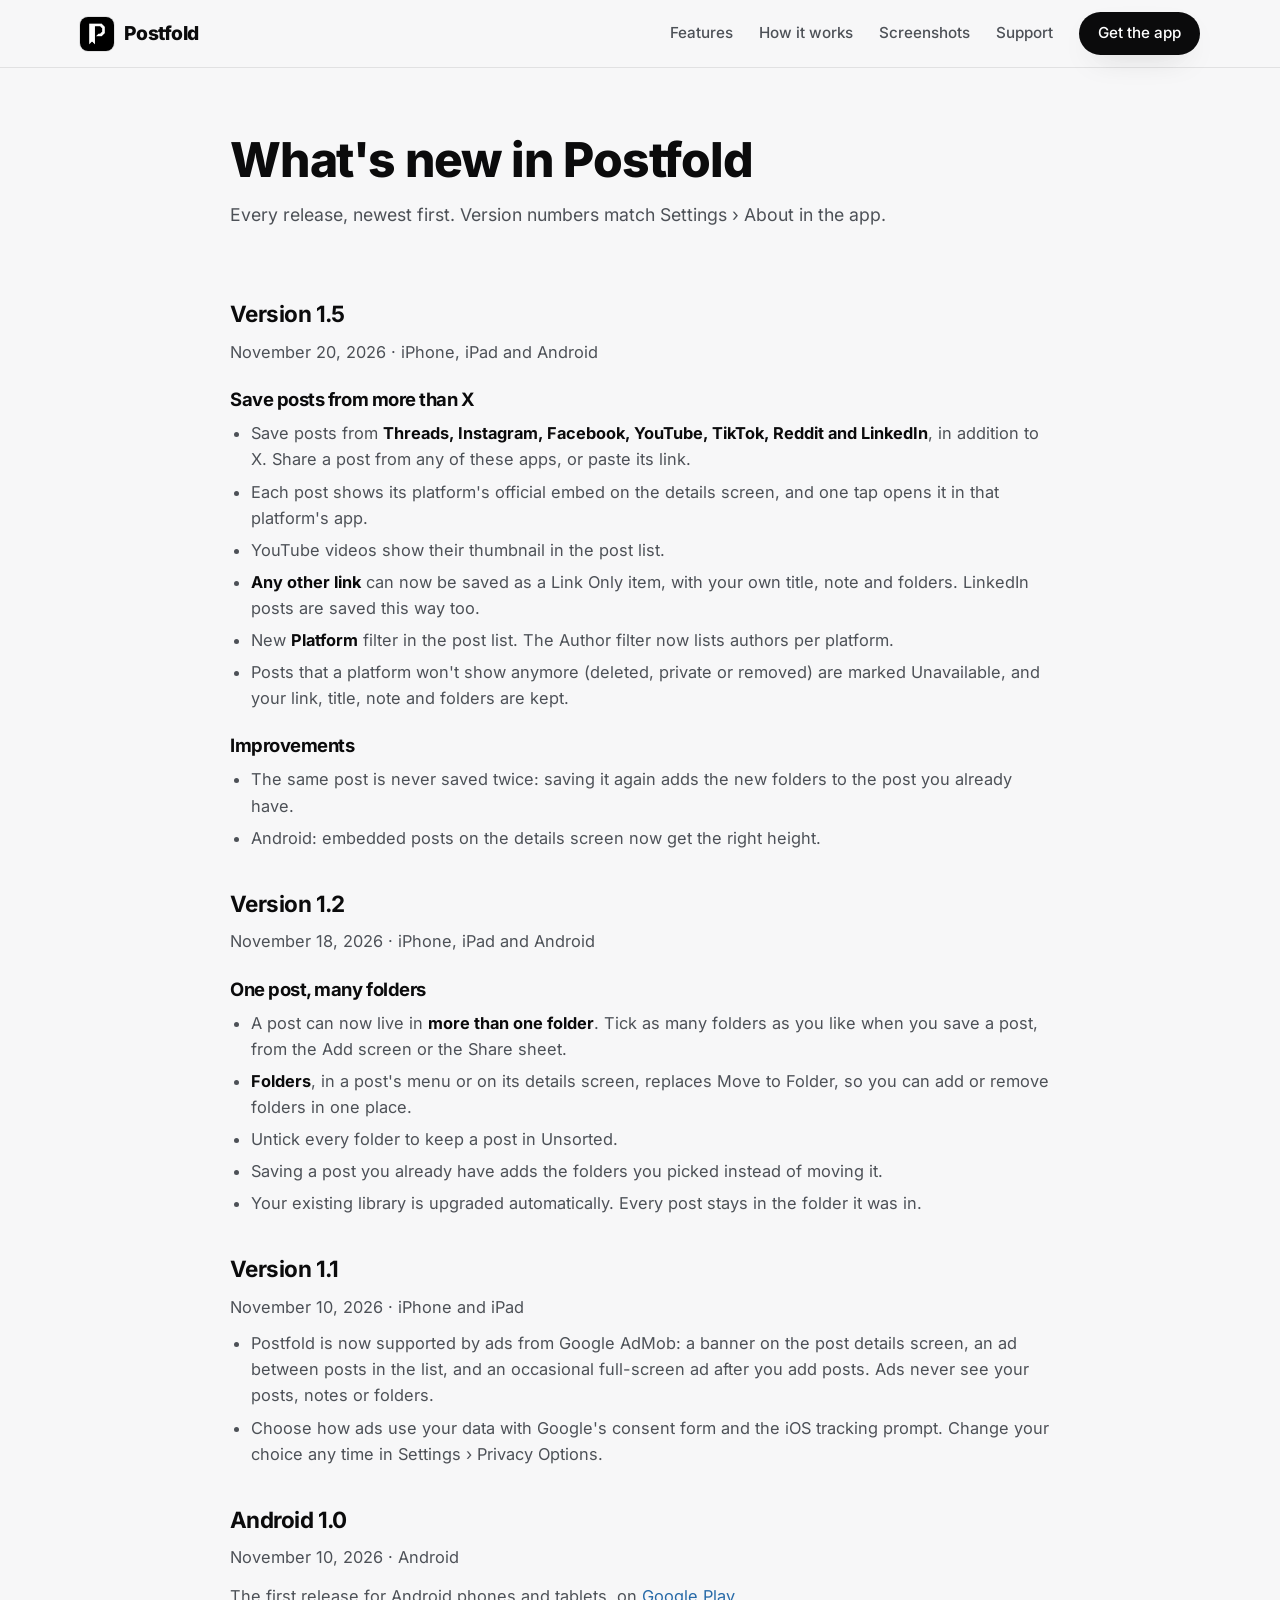
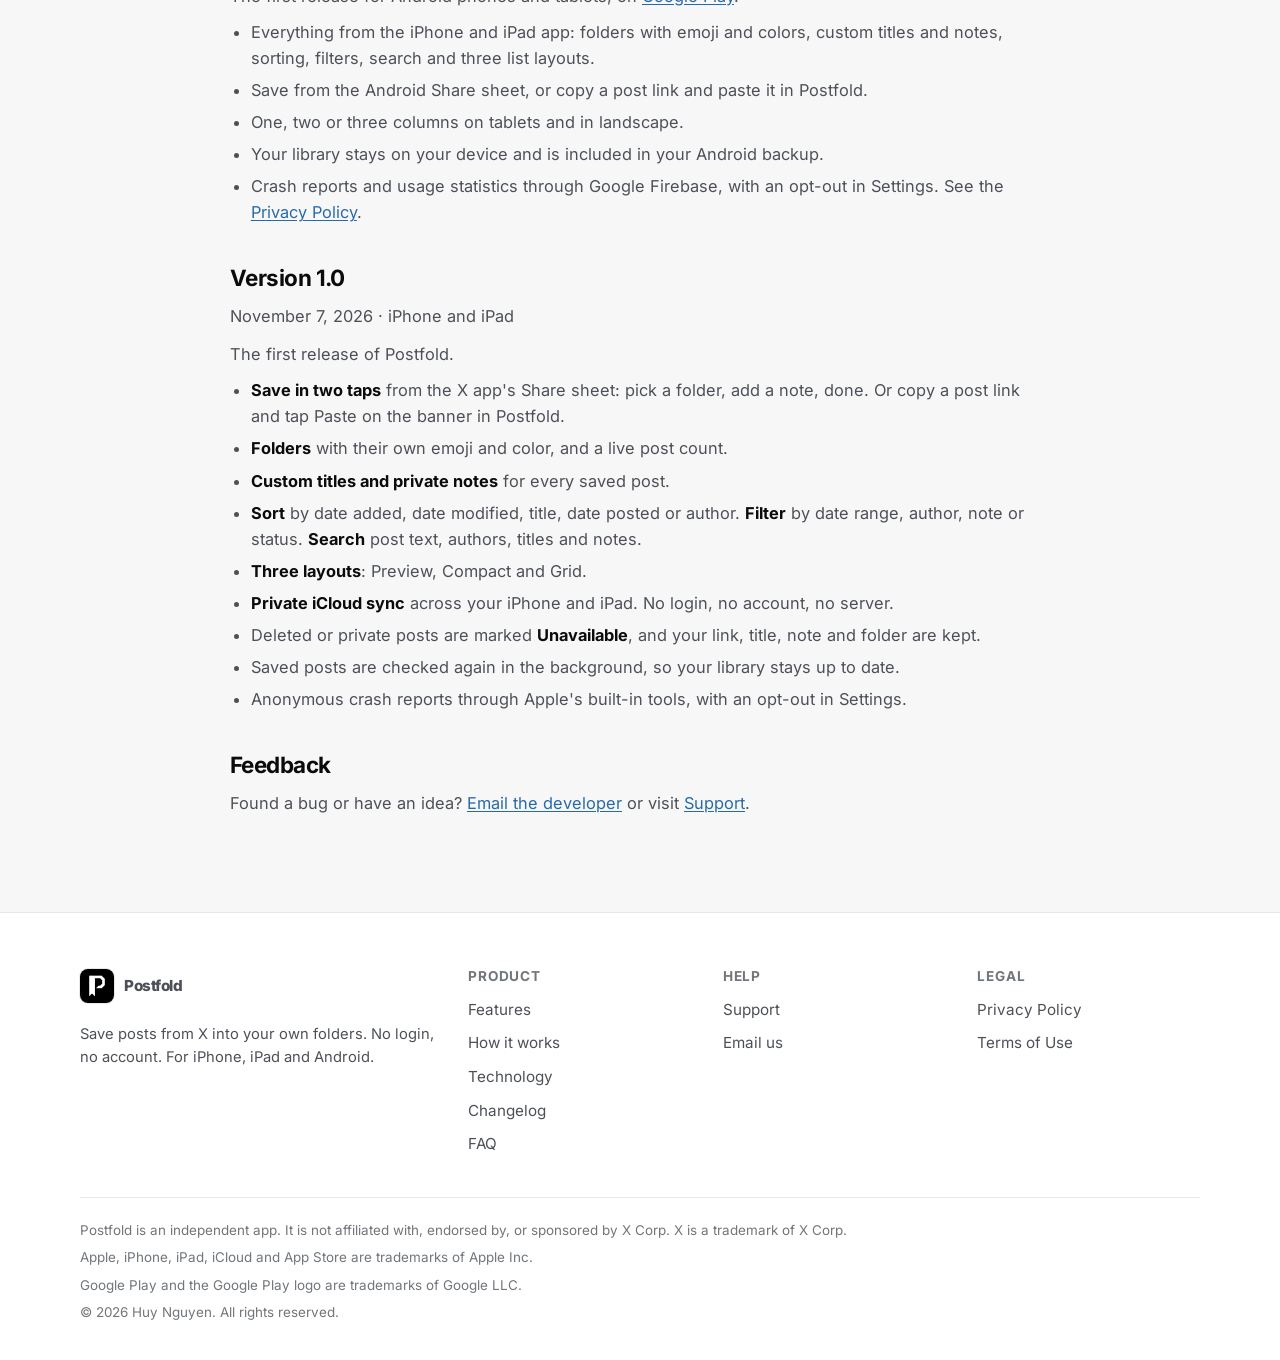
==== changelog/index.html @ 20798803 "Add changelog page" ====
<!DOCTYPE html>
<html lang="en">
<head>
  <meta charset="utf-8">
  <meta name="viewport" content="width=device-width, initial-scale=1">
  <title>Changelog | Postfold</title>
  <meta name="description" content="What's new in Postfold: every release for iPhone, iPad and Android, newest first.">
  <link rel="canonical" href="https://postfold.space/changelog/">
  <link rel="alternate" type="text/markdown" title="Markdown version" href="https://postfold.space/changelog/index.md">
  <link rel="alternate" type="text/plain" title="LLM context" href="https://postfold.space/llms.txt">
  <meta name="theme-color" content="#f7f7f8" media="(prefers-color-scheme: light)">
  <meta name="theme-color" content="#000000" media="(prefers-color-scheme: dark)">
  <link rel="icon" href="../favicon.ico" sizes="any">
  <link rel="icon" type="image/png" sizes="192x192" href="../assets/images/favicon-192.png">
  <link rel="apple-touch-icon" href="../assets/images/apple-touch-icon.png">
  <meta property="og:type" content="website">
  <meta property="og:site_name" content="Postfold">
  <meta property="og:title" content="Changelog | Postfold">
  <meta property="og:description" content="What's new in Postfold: every release for iPhone, iPad and Android, newest first.">
  <meta property="og:url" content="https://postfold.space/changelog/">
  <meta property="og:image" content="https://postfold.space/assets/images/og-image.jpg">
  <meta property="og:image:width" content="1200">
  <meta property="og:image:height" content="630">
  <meta property="og:image:alt" content="Postfold app icon and the All Posts screen on iPhone">
  <meta name="twitter:card" content="summary_large_image">
  <link rel="preload" href="../assets/fonts/inter-latin.woff2" as="font" type="font/woff2" crossorigin>
  <link rel="stylesheet" href="../assets/css/style.css">
</head>
<body>
  <a class="skip" href="#main">Skip to content</a>
  <header class="site-header">
    <div class="container nav">
      <a class="brand" href="../" aria-label="Postfold home">
        <picture>
          <source srcset="../assets/images/app-icon-dark.webp" media="(prefers-color-scheme: dark)" type="image/webp">
          <source srcset="../assets/images/app-icon-light.webp" type="image/webp">
          <img src="../assets/images/app-icon-light.png" alt="" width="34" height="34">
        </picture>
        <span>Postfold</span>
      </a>
      <button class="burger" type="button" aria-label="Menu" aria-expanded="false" aria-controls="menu"><i></i><i></i><i></i></button>
      <nav class="menu" id="menu" aria-label="Main">
        <a href="../#features">Features</a>
        <a href="../how-it-works/">How it works</a>
        <a href="../#screenshots">Screenshots</a>
        <a href="../support/">Support</a>
        <a class="btn btn-primary btn-sm" href="../#download">Get the app</a>
      </nav>
    </div>
  </header>

  <main id="main">

    <div class="page-hero">
      <div class="container">
        <h1>What's new in Postfold</h1>
        <p>Every release, newest first. Version numbers match Settings › About in the app.</p>
      </div>
    </div>
    <div class="container prose">

      <h2 id="v1-5">Version 1.5</h2>
      <p class="meta">November 20, 2026 · iPhone, iPad and Android</p>
      <h3>Save posts from more than X</h3>
      <ul>
        <li>Save posts from <strong>Threads, Instagram, Facebook, YouTube, TikTok, Reddit and LinkedIn</strong>, in addition to X. Share a post from any of these apps, or paste its link.</li>
        <li>Each post shows its platform's official embed on the details screen, and one tap opens it in that platform's app.</li>
        <li>YouTube videos show their thumbnail in the post list.</li>
        <li><strong>Any other link</strong> can now be saved as a Link Only item, with your own title, note and folders. LinkedIn posts are saved this way too.</li>
        <li>New <strong>Platform</strong> filter in the post list. The Author filter now lists authors per platform.</li>
        <li>Posts that a platform won't show anymore (deleted, private or removed) are marked Unavailable, and your link, title, note and folders are kept.</li>
      </ul>
      <h3>Improvements</h3>
      <ul>
        <li>The same post is never saved twice: saving it again adds the new folders to the post you already have.</li>
        <li>Android: embedded posts on the details screen now get the right height.</li>
      </ul>

      <h2 id="v1-2">Version 1.2</h2>
      <p class="meta">November 18, 2026 · iPhone, iPad and Android</p>
      <h3>One post, many folders</h3>
      <ul>
        <li>A post can now live in <strong>more than one folder</strong>. Tick as many folders as you like when you save a post, from the Add screen or the Share sheet.</li>
        <li><strong>Folders</strong>, in a post's menu or on its details screen, replaces Move to Folder, so you can add or remove folders in one place.</li>
        <li>Untick every folder to keep a post in Unsorted.</li>
        <li>Saving a post you already have adds the folders you picked instead of moving it.</li>
        <li>Your existing library is upgraded automatically. Every post stays in the folder it was in.</li>
      </ul>

      <h2 id="v1-1">Version 1.1</h2>
      <p class="meta">November 10, 2026 · iPhone and iPad</p>
      <ul>
        <li>Postfold is now supported by ads from Google AdMob: a banner on the post details screen, an ad between posts in the list, and an occasional full-screen ad after you add posts. Ads never see your posts, notes or folders.</li>
        <li>Choose how ads use your data with Google's consent form and the iOS tracking prompt. Change your choice any time in Settings › Privacy Options.</li>
      </ul>

      <h2 id="android-1-0">Android 1.0</h2>
      <p class="meta">November 10, 2026 · Android</p>
      <p>The first release for Android phones and tablets, on <a href="https://play.google.com/store/apps/details?id=com.app.postfold">Google Play</a>.</p>
      <ul>
        <li>Everything from the iPhone and iPad app: folders with emoji and colors, custom titles and notes, sorting, filters, search and three list layouts.</li>
        <li>Save from the Android Share sheet, or copy a post link and paste it in Postfold.</li>
        <li>One, two or three columns on tablets and in landscape.</li>
        <li>Your library stays on your device and is included in your Android backup.</li>
        <li>Crash reports and usage statistics through Google Firebase, with an opt-out in Settings. See the <a href="../privacy/">Privacy Policy</a>.</li>
      </ul>

      <h2 id="v1-0">Version 1.0</h2>
      <p class="meta">November 7, 2026 · iPhone and iPad</p>
      <p>The first release of Postfold.</p>
      <ul>
        <li><strong>Save in two taps</strong> from the X app's Share sheet: pick a folder, add a note, done. Or copy a post link and tap Paste on the banner in Postfold.</li>
        <li><strong>Folders</strong> with their own emoji and color, and a live post count.</li>
        <li><strong>Custom titles and private notes</strong> for every saved post.</li>
        <li><strong>Sort</strong> by date added, date modified, title, date posted or author. <strong>Filter</strong> by date range, author, note or status. <strong>Search</strong> post text, authors, titles and notes.</li>
        <li><strong>Three layouts</strong>: Preview, Compact and Grid.</li>
        <li><strong>Private iCloud sync</strong> across your iPhone and iPad. No login, no account, no server.</li>
        <li>Deleted or private posts are marked <strong>Unavailable</strong>, and your link, title, note and folder are kept.</li>
        <li>Saved posts are checked again in the background, so your library stays up to date.</li>
        <li>Anonymous crash reports through Apple's built-in tools, with an opt-out in Settings.</li>
      </ul>

      <h2>Feedback</h2>
      <p>Found a bug or have an idea? <a href="mailto:huynguyennovem@gmail.com?subject=Postfold%20feedback">Email the developer</a> or visit <a href="../support/">Support</a>.</p>
    </div>
  </main>

  <footer class="site-footer">
    <div class="container">
      <div class="footer-grid">
        <div class="footer-about">
          <a class="brand" href="../">
            <picture>
              <source srcset="../assets/images/app-icon-dark.webp" media="(prefers-color-scheme: dark)" type="image/webp">
              <source srcset="../assets/images/app-icon-light.webp" type="image/webp">
              <img src="../assets/images/app-icon-light.png" alt="" width="34" height="34" loading="lazy">
            </picture>
            <span>Postfold</span>
          </a>
          <p>Save posts from X into your own folders. No login, no account. For iPhone, iPad and Android.</p>
        </div>
        <div>
          <h4>Product</h4>
          <ul>
            <li><a href="../#features">Features</a></li>
            <li><a href="../how-it-works/">How it works</a></li>
            <li><a href="../technology/">Technology</a></li>
            <li><a href="../changelog/">Changelog</a></li>
            <li><a href="../#faq">FAQ</a></li>
          </ul>
        </div>
        <div>
          <h4>Help</h4>
          <ul>
            <li><a href="../support/">Support</a></li>
            <li><a href="mailto:huynguyennovem@gmail.com">Email us</a></li>
          </ul>
        </div>
        <div>
          <h4>Legal</h4>
          <ul>
            <li><a href="../privacy/">Privacy Policy</a></li>
            <li><a href="../terms/">Terms of Use</a></li>
          </ul>
        </div>
      </div>
      <div class="footer-legal">
        <p>Postfold is an independent app. It is not affiliated with, endorsed by, or sponsored by X Corp. X is a trademark of X Corp.</p>
        <p>Apple, iPhone, iPad, iCloud and App Store are trademarks of Apple Inc.</p>
        <p>Google Play and the Google Play logo are trademarks of Google LLC.</p>
        <p>&copy; <span data-year>2026</span> Huy Nguyen. All rights reserved.</p>
      </div>
    </div>
  </footer>

  <script src="../assets/js/main.js" defer></script>
</body>
</html>
---- assets/css/style.css ----
/* Self-hosted Inter (variable) — latin + latin-ext */
@font-face {
  font-family: 'Inter';
  font-style: normal;
  font-weight: 400 800;
  font-display: swap;
  src: url('../fonts/inter-latin-ext.woff2') format('woff2');
  unicode-range: U+0100-02BA, U+02BD-02C5, U+02C7-02CC, U+02CE-02D7, U+02DD-02FF, U+0304, U+0308, U+0329, U+1D00-1DBF, U+1E00-1E9F, U+1EF2-1EFF, U+2020, U+20A0-20AB, U+20AD-20C0, U+2113, U+2C60-2C7F, U+A720-A7FF;
}

@font-face {
  font-family: 'Inter';
  font-style: normal;
  font-weight: 400 800;
  font-display: swap;
  src: url('../fonts/inter-latin.woff2') format('woff2');
  unicode-range: U+0000-00FF, U+0131, U+0152-0153, U+02BB-02BC, U+02C6, U+02DA, U+02DC, U+0304, U+0308, U+0329, U+2000-206F, U+20AC, U+2122, U+2191, U+2193, U+2212, U+2215, U+FEFF, U+FFFD;
}

/* ---------- Tokens ---------- */
:root {
  color-scheme: light dark;
  --bg: #f7f7f8;
  --bg-alt: #eeeef0;
  --card: #ffffff;
  --border: rgba(0, 0, 0, 0.09);
  --text: #0b0b0c;
  --text-2: #4d5157;
  --text-3: #71767b;
  --accent: #0b0b0c;
  --accent-hover: #2a2c30;
  --accent-soft: rgba(0, 0, 0, 0.06);
  --accent-ink: #ffffff;
  --link: #276aa8;
  --link-hover: #1f5a91;
  --dark-from: #1c1d20;
  --dark-to: #000000;
  --header-bg: rgba(247, 247, 248, 0.82);
  --shadow-sm: 0 1px 2px rgba(0, 0, 0, 0.06);
  --shadow-md: 0 12px 32px -16px rgba(0, 0, 0, 0.28);
  --shadow-lg: 0 30px 60px -28px rgba(0, 0, 0, 0.45);
  --font: 'Inter', -apple-system, BlinkMacSystemFont, 'SF Pro Text', 'Segoe UI', sans-serif;
  --max: 1160px;
  --header-h: 68px;
  --radius: 18px;
  --radius-lg: 28px;
}

@media (prefers-color-scheme: dark) {
  :root {
    --bg: #000000;
    --bg-alt: #0c0c0e;
    --card: #16171a;
    --border: rgba(255, 255, 255, 0.11);
    --text: #f2f2f3;
    --text-2: #a7abb1;
    --text-3: #868b92;
    --accent: #f2f2f3;
    --accent-hover: #ffffff;
    --accent-soft: rgba(255, 255, 255, 0.08);
    --accent-ink: #000000;
    --link: #5e9ed9;
    --link-hover: #7db2e3;
    --dark-from: #1a1b1e;
    --dark-to: #0a0a0b;
    --header-bg: rgba(0, 0, 0, 0.78);
    --shadow-sm: 0 1px 2px rgba(0, 0, 0, 0.5);
    --shadow-md: 0 12px 32px -16px rgba(0, 0, 0, 0.8);
    --shadow-lg: 0 30px 60px -28px rgba(0, 0, 0, 0.9);
  }
}

/* ---------- Base ---------- */
*,
*::before,
*::after {
  box-sizing: border-box;
  margin: 0;
  padding: 0;
}

html {
  scroll-behavior: smooth;
  scroll-padding-top: calc(var(--header-h) + 12px);
  -webkit-text-size-adjust: 100%;
}

body {
  background: var(--bg);
  color: var(--text);
  font-family: var(--font);
  font-size: 1rem;
  line-height: 1.6;
  -webkit-font-smoothing: antialiased;
  overflow-x: hidden;
}

img {
  max-width: 100%;
  height: auto;
  display: block;
}

a {
  color: var(--link);
  text-decoration: none;
}

a:hover {
  color: var(--link-hover);
}

:focus-visible {
  outline: 3px solid var(--link);
  outline-offset: 3px;
  border-radius: 6px;
}

h1, h2, h3, h4 {
  color: var(--text);
  line-height: 1.15;
  letter-spacing: -0.025em;
  font-weight: 700;
}

h1 {
  font-size: clamp(2.3rem, 5.4vw, 3.9rem);
  font-weight: 800;
}

h2 {
  font-size: clamp(1.75rem, 3.6vw, 2.5rem);
}

h3 {
  font-size: 1.15rem;
}

p {
  color: var(--text-2);
}

.container {
  width: 100%;
  max-width: var(--max);
  margin: 0 auto;
  padding: 0 20px;
}

.skip {
  position: absolute;
  left: -999px;
  top: 8px;
  z-index: 2000;
  background: var(--card);
  padding: 8px 14px;
  border-radius: 8px;
}

.skip:focus {
  left: 8px;
}

.sr-only {
  position: absolute;
  width: 1px;
  height: 1px;
  overflow: hidden;
  clip: rect(0 0 0 0);
  white-space: nowrap;
}

/* ---------- Header ---------- */
.site-header {
  position: sticky;
  top: 0;
  z-index: 1000;
  height: var(--header-h);
  background: var(--header-bg);
  backdrop-filter: saturate(160%) blur(14px);
  -webkit-backdrop-filter: saturate(160%) blur(14px);
  border-bottom: 1px solid var(--border);
}

.nav {
  height: 100%;
  display: flex;
  align-items: center;
  justify-content: space-between;
  gap: 16px;
}

.brand {
  display: inline-flex;
  align-items: center;
  gap: 10px;
  color: var(--text);
  font-weight: 800;
  font-size: 1.2rem;
  letter-spacing: -0.03em;
}

.brand:hover {
  color: var(--text);
}

.brand img {
  width: 34px;
  height: 34px;
  border-radius: 8px;
  box-shadow: 0 0 0 1px var(--border);
}

.menu {
  display: flex;
  align-items: center;
  gap: 26px;
}

.menu a {
  color: var(--text-2);
  font-weight: 500;
  font-size: 0.95rem;
}

.menu a:hover,
.menu a[aria-current="page"] {
  color: var(--text);
}

.menu .btn {
  color: var(--accent-ink);
}

.burger {
  display: none;
  width: 42px;
  height: 42px;
  border: 1px solid var(--border);
  border-radius: 12px;
  background: var(--card);
  cursor: pointer;
  align-items: center;
  justify-content: center;
  flex-direction: column;
  gap: 4px;
}

.burger i {
  display: block;
  width: 18px;
  height: 2px;
  border-radius: 2px;
  background: var(--text);
  transition: transform 0.2s ease, opacity 0.2s ease;
}

@media (max-width: 820px) {
  .burger {
    display: inline-flex;
  }

  .menu {
    position: absolute;
    top: var(--header-h);
    left: 0;
    right: 0;
    flex-direction: column;
    align-items: stretch;
    gap: 0;
    padding: 8px 20px 20px;
    background: var(--bg);
    border-bottom: 1px solid var(--border);
    box-shadow: var(--shadow-md);
    display: none;
  }

  .site-header.open .menu {
    display: flex;
  }

  .menu a {
    padding: 12px 4px;
    font-size: 1.05rem;
    border-bottom: 1px solid var(--border);
  }

  .menu .btn {
    margin-top: 14px;
    border-bottom: 0;
  }

  .site-header.open .burger i:nth-child(1) {
    transform: translateY(6px) rotate(45deg);
  }

  .site-header.open .burger i:nth-child(2) {
    opacity: 0;
  }

  .site-header.open .burger i:nth-child(3) {
    transform: translateY(-6px) rotate(-45deg);
  }
}

/* ---------- Buttons & badges ---------- */
.btn {
  display: inline-flex;
  align-items: center;
  justify-content: center;
  gap: 8px;
  padding: 12px 24px;
  border-radius: 999px;
  font-weight: 600;
  font-size: 0.95rem;
  border: 1px solid transparent;
  cursor: pointer;
  transition: transform 0.18s ease, background-color 0.18s ease, box-shadow 0.18s ease;
}

.btn-primary {
  background: var(--accent);
  color: var(--accent-ink);
  box-shadow: var(--shadow-md);
}

.btn-primary:hover {
  background: var(--accent-hover);
  color: var(--accent-ink);
  transform: translateY(-1px);
}

.btn-secondary {
  background: var(--card);
  color: var(--text);
  border-color: var(--border);
  box-shadow: var(--shadow-sm);
}

.btn-secondary:hover {
  color: var(--text);
  border-color: var(--accent);
}

.btn-sm {
  padding: 8px 18px;
  font-size: 0.9rem;
}

.store-row {
  display: flex;
  flex-wrap: wrap;
  align-items: center;
  gap: 14px 18px;
}

.store-badge {
  display: inline-block;
  line-height: 0;
  border-radius: 12px;
  transition: transform 0.18s ease, opacity 0.18s ease;
}

.store-badge img {
  width: 180px;
  height: 60px;
}

.store-badge-play img {
  width: auto;
}

.store-badge:not([aria-disabled="true"]):hover {
  transform: translateY(-2px);
}

.store-badge[aria-disabled="true"] {
  opacity: 0.55;
  cursor: default;
  pointer-events: none;
}

.store-note {
  font-size: 0.9rem;
  color: var(--text-3);
}

.store-note[hidden] {
  display: none;
}

.on-dark .store-note {
  color: rgba(255, 255, 255, 0.82);
}

/* ---------- Sections ---------- */
section {
  padding: 96px 0;
}

.section-alt {
  background: var(--bg-alt);
}

.section-head {
  max-width: 720px;
  margin: 0 auto 52px;
  text-align: center;
}

.section-head p {
  font-size: 1.08rem;
  margin-top: 14px;
}

.eyebrow {
  display: inline-block;
  font-size: 0.8rem;
  font-weight: 700;
  letter-spacing: 0.08em;
  text-transform: uppercase;
  color: var(--text-3);
  margin-bottom: 12px;
}

/* ---------- Hero ---------- */
.hero {
  padding: 72px 0 88px;
  background:
    radial-gradient(80% 60% at 85% 10%, var(--accent-soft), transparent 70%),
    radial-gradient(60% 50% at 0% 100%, var(--accent-soft), transparent 70%);
}

.hero-grid {
  display: grid;
  grid-template-columns: 1.1fr 0.9fr;
  gap: 56px;
  align-items: center;
}

.hero-icon {
  width: 84px;
  height: 84px;
  border-radius: 19px;
  box-shadow: 0 0 0 1px var(--border), var(--shadow-md);
  margin-bottom: 26px;
}

.hero h1 .accent {
  color: var(--text-3);
}

.lead {
  font-size: clamp(1.05rem, 1.6vw, 1.22rem);
  margin: 22px 0 30px;
  max-width: 36em;
}

.chips {
  list-style: none;
  display: flex;
  flex-wrap: wrap;
  gap: 8px;
  margin-top: 28px;
}

.chips li {
  font-size: 0.85rem;
  font-weight: 600;
  color: var(--text-2);
  background: var(--card);
  border: 1px solid var(--border);
  padding: 6px 13px;
  border-radius: 999px;
}

.hero-visual {
  position: relative;
  isolation: isolate;
  justify-self: center;
  width: min(100%, 440px);
}

.hero-visual .shot {
  width: 74%;
  margin-left: auto;
  border-radius: var(--radius-lg);
  box-shadow: 0 0 0 1px var(--border), var(--shadow-lg);
  transform: rotate(2deg);
}

.hero-visual .shot-back {
  position: absolute;
  width: 58%;
  left: 0;
  top: 12%;
  transform: rotate(-5deg);
  z-index: -1;
}

@media (max-width: 900px) {
  .hero {
    padding: 48px 0 72px;
  }

  .hero-grid {
    grid-template-columns: 1fr;
    gap: 48px;
  }

  .hero-visual {
    width: min(100%, 400px);
  }
}

/* ---------- Problem strip ---------- */
.strip {
  padding: 34px 0;
  border-top: 1px solid var(--border);
  border-bottom: 1px solid var(--border);
  background: var(--card);
}

.strip p {
  text-align: center;
  font-size: 1.1rem;
  max-width: 820px;
  margin: 0 auto;
}

.strip strong {
  color: var(--text);
}

/* ---------- Cards ---------- */
.grid-3 {
  display: grid;
  grid-template-columns: repeat(3, 1fr);
  gap: 20px;
}

.grid-2 {
  display: grid;
  grid-template-columns: repeat(2, 1fr);
  gap: 20px;
}

@media (max-width: 960px) {
  .grid-3 {
    grid-template-columns: repeat(2, 1fr);
  }
}

@media (max-width: 640px) {
  .grid-3,
  .grid-2 {
    grid-template-columns: 1fr;
  }
}

.card {
  background: var(--card);
  border: 1px solid var(--border);
  border-radius: var(--radius);
  padding: 26px;
  box-shadow: var(--shadow-sm);
}

.card h3 {
  margin-bottom: 8px;
}

.card p {
  font-size: 0.98rem;
}

.card:has(.btn) {
  display: flex;
  flex-direction: column;
}

.card .btn {
  margin-top: auto;
  align-self: flex-start;
}

.card p:not(:last-child) {
  margin-bottom: 18px;
}

.icon-tile {
  width: 44px;
  height: 44px;
  border-radius: 12px;
  display: grid;
  place-items: center;
  background: var(--accent-soft);
  color: var(--accent);
  margin-bottom: 16px;
}

.icon-tile svg {
  width: 22px;
  height: 22px;
}

/* ---------- Steps ---------- */
.steps-layout {
  display: grid;
  grid-template-columns: 1fr 320px;
  gap: 56px;
  align-items: center;
}

.steps-layout h2 {
  margin-bottom: 28px;
}

.steps {
  list-style: none;
  counter-reset: step;
  display: grid;
  gap: 18px;
}

.steps li {
  counter-increment: step;
  position: relative;
  padding: 22px 22px 22px 76px;
  background: var(--card);
  border: 1px solid var(--border);
  border-radius: var(--radius);
}

.steps li::before {
  content: counter(step);
  position: absolute;
  left: 22px;
  top: 22px;
  width: 36px;
  height: 36px;
  border-radius: 50%;
  background: var(--accent);
  color: var(--accent-ink);
  font-weight: 800;
  display: grid;
  place-items: center;
}

.steps h3 {
  margin-bottom: 4px;
}

.steps-visual img {
  border-radius: var(--radius-lg);
  box-shadow: 0 0 0 1px var(--border), var(--shadow-lg);
}

.steps-more {
  margin-top: 24px;
}

@media (max-width: 860px) {
  .steps-layout {
    grid-template-columns: 1fr;
  }

  .steps-visual {
    width: min(72%, 300px);
    margin: 0 auto;
    order: -1;
  }
}

/* ---------- Screenshots ---------- */
.tabs {
  display: inline-flex;
  gap: 4px;
  padding: 4px;
  border-radius: 999px;
  background: var(--card);
  border: 1px solid var(--border);
  margin: 0 auto 32px;
}

.tabs-wrap {
  text-align: center;
}

.tab {
  font: inherit;
  font-weight: 600;
  font-size: 0.92rem;
  padding: 8px 20px;
  border-radius: 999px;
  border: 0;
  background: transparent;
  color: var(--text-2);
  cursor: pointer;
}

.tab[aria-selected="true"] {
  background: var(--accent);
  color: var(--accent-ink);
}

.gallery {
  display: flex;
  gap: 18px;
  overflow-x: auto;
  scroll-snap-type: x mandatory;
  padding: 8px 20px 24px;
  margin: 0 -20px;
  scrollbar-width: thin;
}

.gallery[hidden] {
  display: none;
}

.gallery button {
  flex: 0 0 auto;
  scroll-snap-align: center;
  border: 0;
  padding: 0;
  background: none;
  cursor: zoom-in;
  border-radius: 22px;
}

.gallery img {
  border-radius: 22px;
  box-shadow: 0 0 0 1px var(--border), var(--shadow-md);
}

.gallery-phone img {
  width: 250px;
}

.gallery-tablet img {
  width: 560px;
}

@media (max-width: 640px) {
  .gallery-phone img {
    width: 62vw;
  }

  .gallery-tablet img {
    width: 84vw;
  }
}

.gallery-hint {
  text-align: center;
  font-size: 0.85rem;
  color: var(--text-3);
}

.lightbox {
  position: fixed;
  inset: 0;
  z-index: 3000;
  background: rgba(4, 10, 18, 0.88);
  display: none;
  align-items: center;
  justify-content: center;
  padding: 24px;
}

.lightbox.open {
  display: flex;
}

.lightbox img {
  max-height: 92vh;
  max-width: 100%;
  width: auto;
  border-radius: 18px;
}

.lightbox .close {
  position: absolute;
  top: 16px;
  right: 16px;
  width: 44px;
  height: 44px;
  border-radius: 50%;
  border: 0;
  background: rgba(255, 255, 255, 0.16);
  color: #fff;
  font-size: 1.6rem;
  line-height: 1;
  cursor: pointer;
}

/* ---------- Privacy band ---------- */
.band {
  background: linear-gradient(135deg, var(--dark-from), var(--dark-to));
  color: #fff;
  border-block: 1px solid var(--border);
}

.band h2,
.band h3 {
  color: #fff;
}

.band p {
  color: rgba(255, 255, 255, 0.84);
}

.band .eyebrow {
  color: rgba(255, 255, 255, 0.8);
}

.band .card {
  background: rgba(255, 255, 255, 0.1);
  border-color: rgba(255, 255, 255, 0.18);
  box-shadow: none;
}

.band .icon-tile {
  background: rgba(255, 255, 255, 0.16);
  color: #fff;
}

.band .btn-secondary {
  background: #fff;
  color: #0b0b0c;
  border-color: transparent;
}

.band-cta {
  text-align: center;
  margin-top: 36px;
}

/* ---------- FAQ ---------- */
.faq {
  max-width: 820px;
  margin: 0 auto;
  display: grid;
  gap: 12px;
}

.faq details {
  background: var(--card);
  border: 1px solid var(--border);
  border-radius: 16px;
  padding: 0 22px;
}

.faq summary {
  list-style: none;
  cursor: pointer;
  font-weight: 600;
  padding: 18px 32px 18px 0;
  position: relative;
  color: var(--text);
}

.faq summary::-webkit-details-marker {
  display: none;
}

.faq summary::after {
  content: '';
  position: absolute;
  right: 4px;
  top: 50%;
  width: 9px;
  height: 9px;
  border-right: 2px solid var(--text-3);
  border-bottom: 2px solid var(--text-3);
  transform: translateY(-70%) rotate(45deg);
  transition: transform 0.2s ease;
}

.faq details[open] summary::after {
  transform: translateY(-30%) rotate(-135deg);
}

.faq details p {
  padding-bottom: 18px;
}

.faq details p + p {
  margin-top: -6px;
}

/* ---------- Download CTA ---------- */
.cta {
  text-align: center;
}

.cta-card {
  background: linear-gradient(135deg, var(--dark-from), var(--dark-to));
  border-radius: 32px;
  border: 1px solid rgba(255, 255, 255, 0.1);
  padding: 64px 24px;
  box-shadow: var(--shadow-lg);
}

.cta-card img.cta-icon {
  width: 96px;
  height: 96px;
  border-radius: 22px;
  margin: 0 auto 22px;
  box-shadow: 0 0 0 1px rgba(255, 255, 255, 0.16), 0 16px 32px -14px rgba(0, 0, 0, 0.6);
}

.cta-card h2 {
  color: #fff;
}

.cta-card p {
  color: rgba(255, 255, 255, 0.86);
  max-width: 560px;
  margin: 14px auto 28px;
}

.cta-card .store-row {
  justify-content: center;
  flex-direction: column;
  gap: 10px;
}

/* ---------- Content pages (policy, support, how it works) ---------- */
.page-hero {
  padding: 64px 0 32px;
}

.page-hero .container,
.container.prose,
.container.narrow {
  max-width: 860px;
}

.page-hero h1 {
  font-size: clamp(2rem, 4.5vw, 3rem);
}

.page-hero p {
  font-size: 1.1rem;
  margin-top: 14px;
  max-width: 44em;
}

.prose > * + * {
  margin-top: 12px;
}

main > :last-child:not(.lightbox) {
  padding-bottom: 96px;
}

.prose h2 {
  font-size: 1.4rem;
  margin: 40px 0 12px;
}

.prose h3 {
  margin: 24px 0 8px;
}

.prose p,
.prose li {
  color: var(--text-2);
  font-size: 1.02rem;
}

.prose ul,
.prose ol {
  margin: 10px 0 0 1.3rem;
  display: grid;
  gap: 6px;
}

.prose a {
  text-decoration: underline;
  text-underline-offset: 0.15em;
}

.prose strong {
  color: var(--text);
}

.prose code {
  font-family: ui-monospace, 'SF Mono', Menlo, monospace;
  font-size: 0.9em;
  background: var(--accent-soft);
  padding: 1px 6px;
  border-radius: 6px;
  word-break: break-word;
}

.meta {
  font-size: 0.92rem;
  color: var(--text-3);
}

.callout {
  margin: 24px 0;
  padding: 18px 20px;
  border-radius: 14px;
  background: var(--accent-soft);
  border: 1px solid var(--border);
}

.callout p {
  color: var(--text);
}

.toc {
  margin: 28px 0 8px;
  padding: 18px 22px;
  border-radius: 14px;
  background: var(--card);
  border: 1px solid var(--border);
}

.toc strong {
  display: block;
  margin-bottom: 6px;
}

.table-wrap {
  overflow-x: auto;
  margin-top: 14px;
  border: 1px solid var(--border);
  border-radius: 14px;
  background: var(--card);
}

table {
  width: 100%;
  border-collapse: collapse;
  font-size: 0.95rem;
}

th,
td {
  text-align: left;
  vertical-align: top;
  padding: 12px 14px;
  border-bottom: 1px solid var(--border);
  color: var(--text-2);
}

th {
  color: var(--text);
  font-weight: 600;
  background: var(--bg-alt);
}

tr:last-child td {
  border-bottom: 0;
}

/* Data flow diagram */
.flow {
  display: grid;
  grid-template-columns: repeat(3, 1fr);
  gap: 14px;
  margin: 22px 0 8px;
}

.flow-node {
  background: var(--card);
  border: 1px solid var(--border);
  border-radius: 14px;
  padding: 16px;
}

.flow-node strong {
  display: block;
  color: var(--text);
  margin-bottom: 4px;
}

.flow-node span {
  font-size: 0.92rem;
  color: var(--text-2);
}

.flow-node.is-you {
  border-color: var(--accent);
  box-shadow: 0 0 0 3px var(--accent-soft);
}

@media (max-width: 640px) {
  .flow {
    grid-template-columns: 1fr;
  }
}

.support-grid {
  margin: 8px 0 16px;
}

.narrow .faq {
  margin-top: 16px;
}

/* ---------- Footer ---------- */
.site-footer {
  border-top: 1px solid var(--border);
  padding: 56px 0 36px;
  background: var(--card);
}

.footer-grid {
  display: grid;
  grid-template-columns: 1.6fr 1fr 1fr 1fr;
  gap: 32px;
}

.footer-grid h4 {
  font-size: 0.85rem;
  text-transform: uppercase;
  letter-spacing: 0.06em;
  color: var(--text-3);
  margin-bottom: 12px;
}

.footer-grid ul {
  list-style: none;
  display: grid;
  gap: 8px;
}

.footer-grid a {
  color: var(--text-2);
  font-size: 0.95rem;
}

.footer-grid a:hover {
  color: var(--text);
}

.footer-about p {
  font-size: 0.92rem;
  margin-top: 12px;
  max-width: 30em;
}

.footer-legal {
  margin-top: 40px;
  padding-top: 22px;
  border-top: 1px solid var(--border);
  font-size: 0.84rem;
  color: var(--text-3);
  display: grid;
  gap: 6px;
}

.footer-legal p {
  color: var(--text-3);
}

@media (max-width: 820px) {
  .footer-grid {
    grid-template-columns: 1fr 1fr;
  }

  .footer-about {
    grid-column: 1 / -1;
  }
}

@media (max-width: 640px) {
  section {
    padding: 72px 0;
  }

  .section-head {
    margin-bottom: 36px;
  }
}

@media (prefers-reduced-motion: reduce) {
  html {
    scroll-behavior: auto;
  }

  * {
    transition: none !important;
  }
}
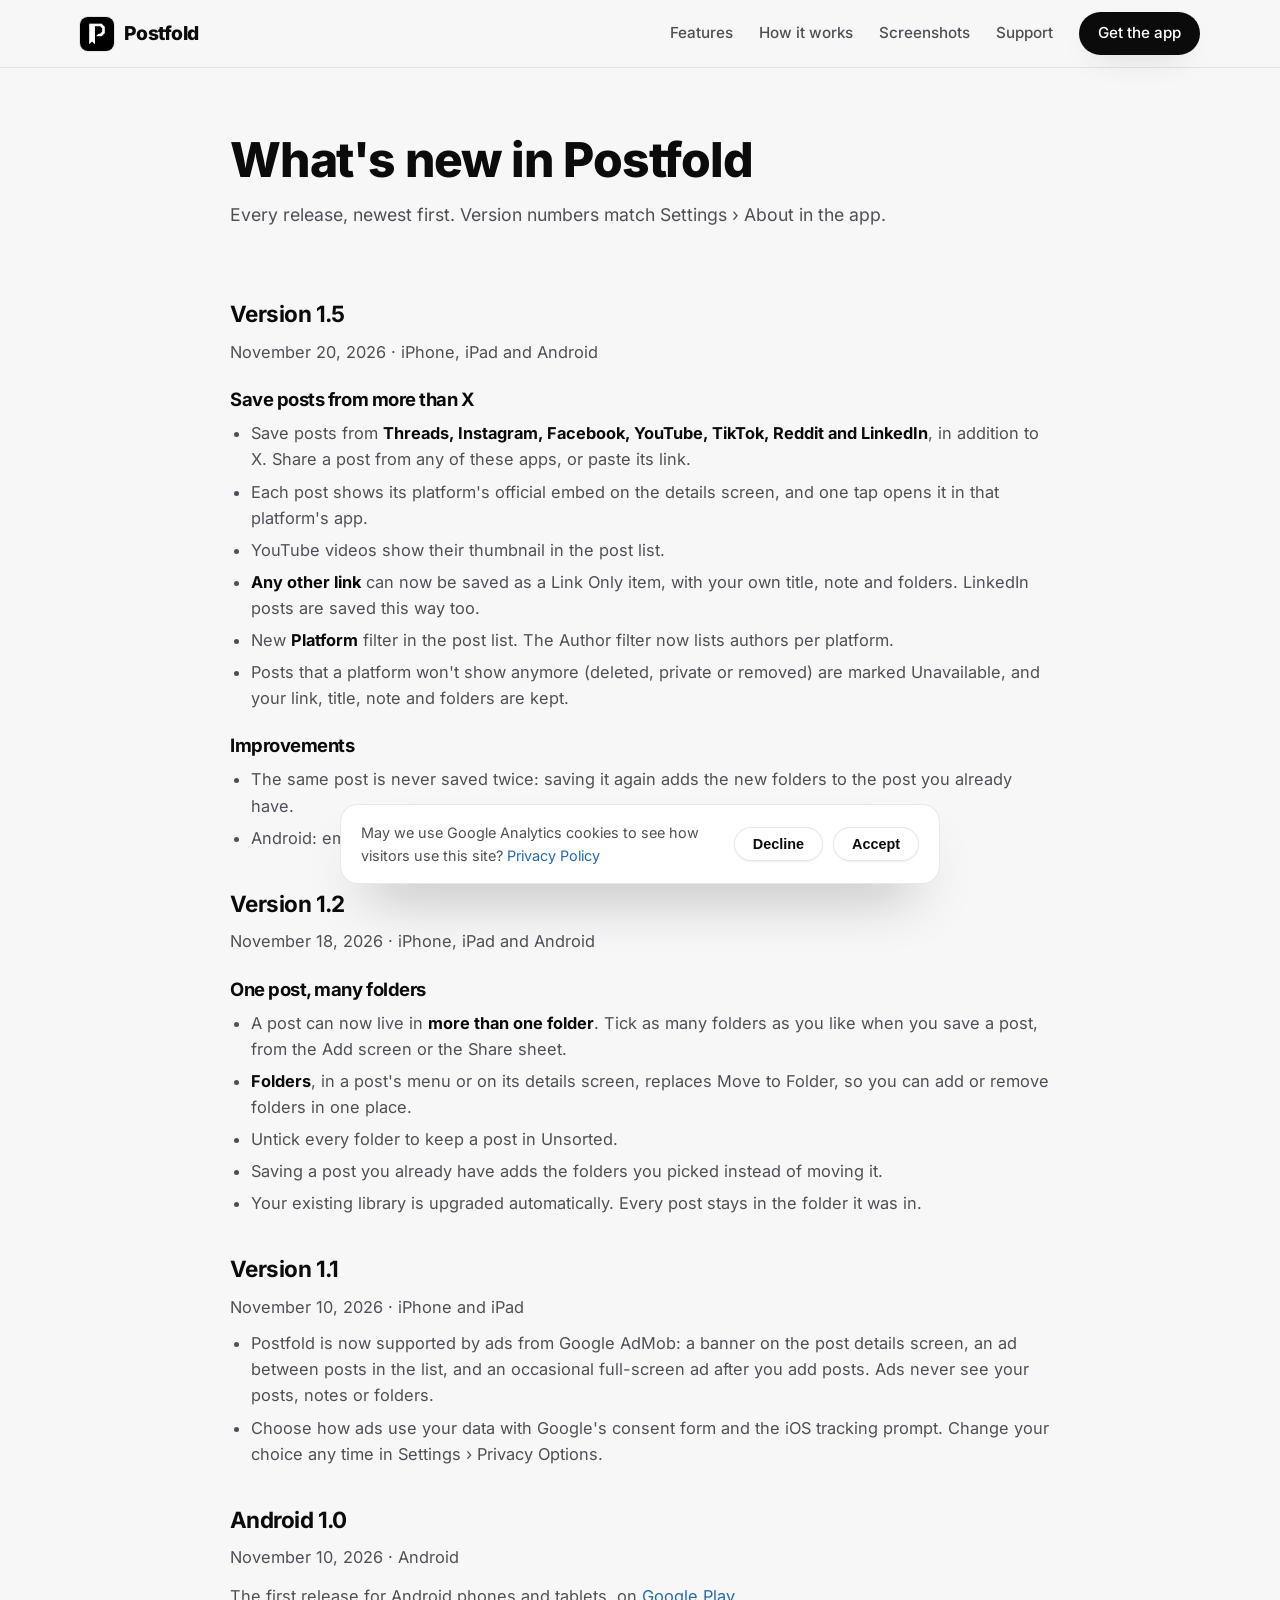
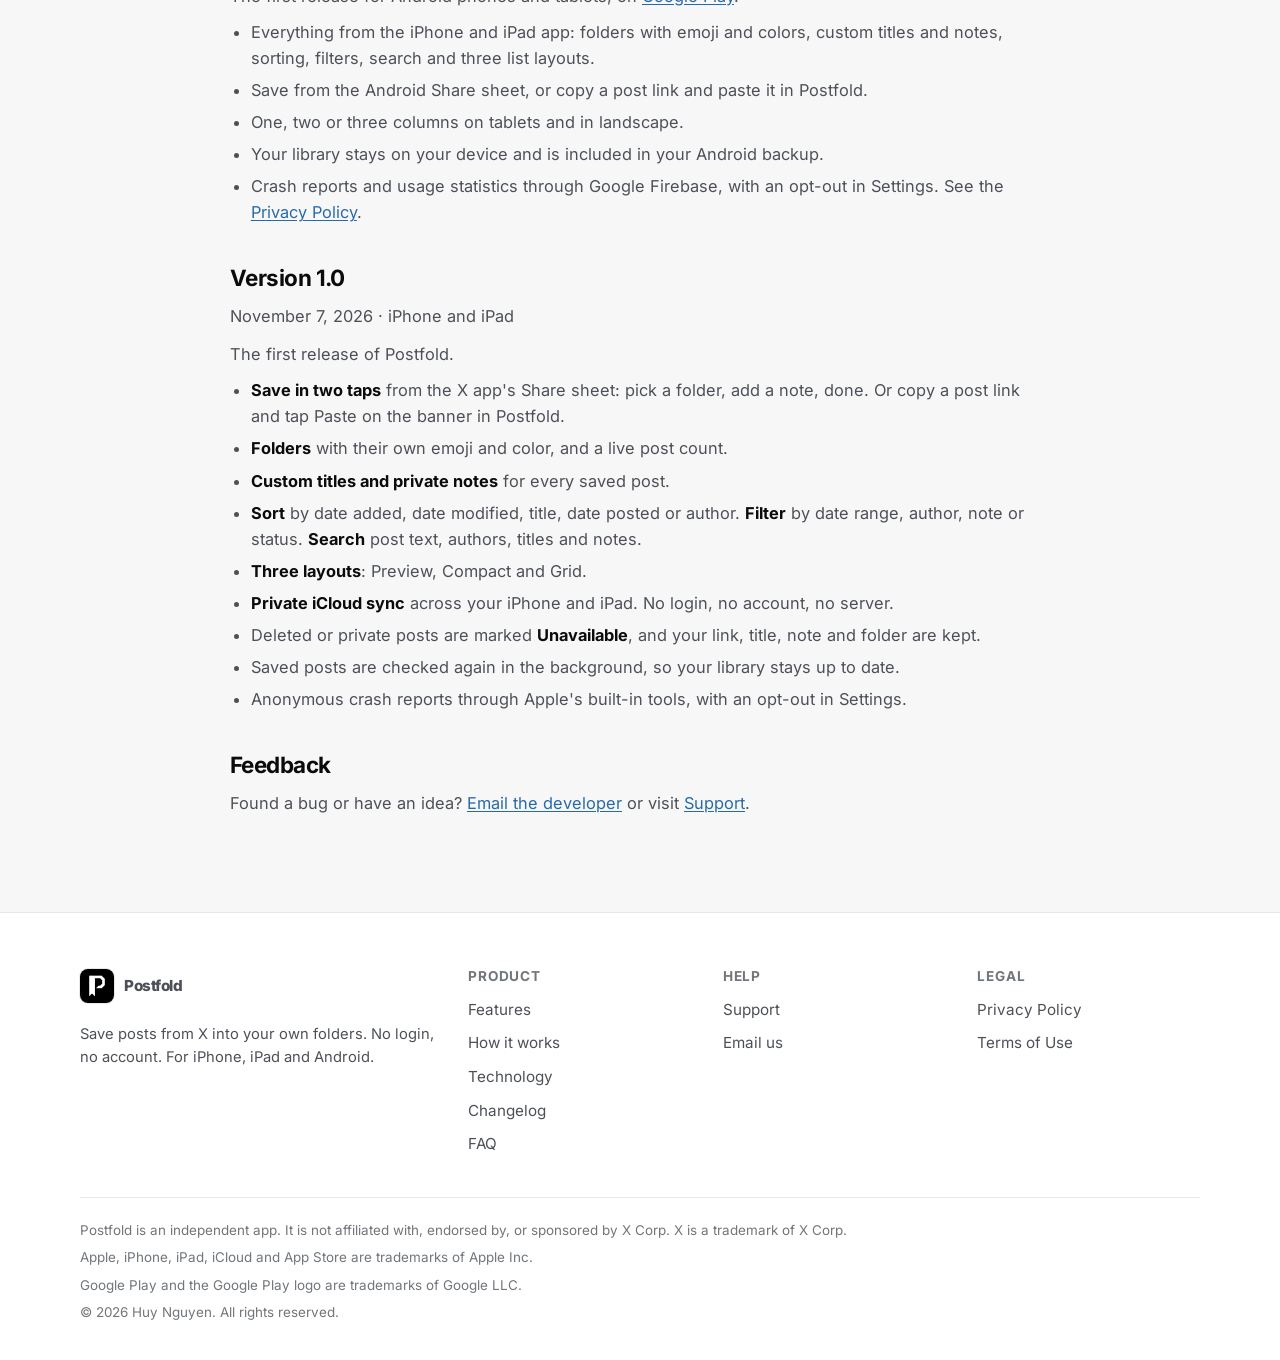
==== commit d10f194e: "Bust CSS/JS cache and hide sticky bar until JS runs Co-Authored-By: Claude Opus 5.5 <noreply@anthrop" ====
--- a/changelog/index.html
+++ b/changelog/index.html
@@ -24,7 +24,7 @@
   <meta property="og:image:alt" content="Postfold app icon and the All Posts screen on iPhone">
   <meta name="twitter:card" content="summary_large_image">
   <link rel="preload" href="../assets/fonts/inter-latin.woff2" as="font" type="font/woff2" crossorigin>
-  <link rel="stylesheet" href="../assets/css/style.css">
+  <link rel="stylesheet" href="../assets/css/style.css?v=20261124">
 </head>
 <body>
   <a class="skip" href="#main">Skip to content</a>
@@ -173,6 +173,6 @@
     </div>
   </footer>
 
-  <script src="../assets/js/main.js" defer></script>
+  <script src="../assets/js/main.js?v=20261124" defer></script>
 </body>
 </html>
--- a/assets/css/style.css
+++ b/assets/css/style.css
@@ -370,27 +370,8 @@
   width: auto;
 }
 
-.store-badge:not([aria-disabled="true"]):hover {
+.store-badge:hover {
   transform: translateY(-2px);
-}
-
-.store-badge[aria-disabled="true"] {
-  opacity: 0.55;
-  cursor: default;
-  pointer-events: none;
-}
-
-.store-note {
-  font-size: 0.9rem;
-  color: var(--text-3);
-}
-
-.store-note[hidden] {
-  display: none;
-}
-
-.on-dark .store-note {
-  color: rgba(255, 255, 255, 0.82);
 }
 
 /* ---------- Sections ---------- */
@@ -794,6 +775,133 @@
   cursor: pointer;
 }
 
+/* ---------- Cookie consent ---------- */
+.consent {
+  position: fixed;
+  inset-inline: 16px;
+  bottom: 16px;
+  z-index: 2500;
+  max-width: 600px;
+  margin-inline: auto;
+  display: flex;
+  flex-wrap: wrap;
+  align-items: center;
+  gap: 12px 20px;
+  padding: 16px 20px;
+  background: var(--card);
+  color: var(--text-2);
+  border: 1px solid var(--border);
+  border-radius: var(--radius);
+  box-shadow: var(--shadow-lg);
+  font-size: 0.9rem;
+}
+
+.consent p {
+  flex: 1 1 260px;
+  margin: 0;
+}
+
+.consent-actions {
+  display: flex;
+  gap: 10px;
+}
+
+/* ---------- Sticky download bar ---------- */
+.sticky-download {
+  position: fixed;
+  inset-inline: 16px;
+  bottom: calc(16px + env(safe-area-inset-bottom, 0px));
+  z-index: 2400;
+  max-width: 640px;
+  margin-inline: auto;
+  display: flex;
+  align-items: center;
+  gap: 12px;
+  padding: 10px 10px 10px 14px;
+  background: var(--card);
+  border: 1px solid var(--border);
+  border-radius: var(--radius);
+  box-shadow: var(--shadow-lg);
+  transform: translateY(calc(100% + 32px + env(safe-area-inset-bottom, 0px)));
+  visibility: hidden;
+  transition: transform 0.35s ease, visibility 0s linear 0.35s;
+}
+
+.sticky-download.is-visible {
+  transform: none;
+  visibility: visible;
+  transition: transform 0.35s ease;
+}
+
+.sticky-download-icon {
+  width: 44px;
+  height: 44px;
+  border-radius: 10px;
+  box-shadow: 0 0 0 1px var(--border);
+}
+
+.sticky-download-text {
+  flex: 1;
+  min-width: 0;
+  font-size: 0.85rem;
+  line-height: 1.35;
+  color: var(--text-2);
+}
+
+.sticky-download-text strong {
+  display: block;
+  font-size: 0.95rem;
+  color: var(--text);
+}
+
+.sticky-download-badges {
+  display: flex;
+  flex-wrap: wrap;
+  justify-content: center;
+  gap: 10px;
+}
+
+.sticky-download .store-badge img {
+  width: auto;
+  height: 40px;
+}
+
+.sticky-download-close {
+  flex: none;
+  width: 36px;
+  height: 36px;
+  border: 0;
+  border-radius: 50%;
+  background: transparent;
+  color: var(--text-3);
+  font-size: 1.5rem;
+  line-height: 1;
+  cursor: pointer;
+}
+
+.sticky-download-close:hover {
+  background: var(--accent-soft);
+  color: var(--text);
+}
+
+@media (max-width: 680px) {
+  .sticky-download {
+    justify-content: center;
+    gap: 8px;
+    padding: 10px;
+  }
+
+  .sticky-download-text {
+    display: none;
+  }
+}
+
+@media (max-width: 430px) {
+  .sticky-download > picture {
+    display: none;
+  }
+}
+
 /* ---------- Privacy band ---------- */
 .band {
   background: linear-gradient(135deg, var(--dark-from), var(--dark-to));
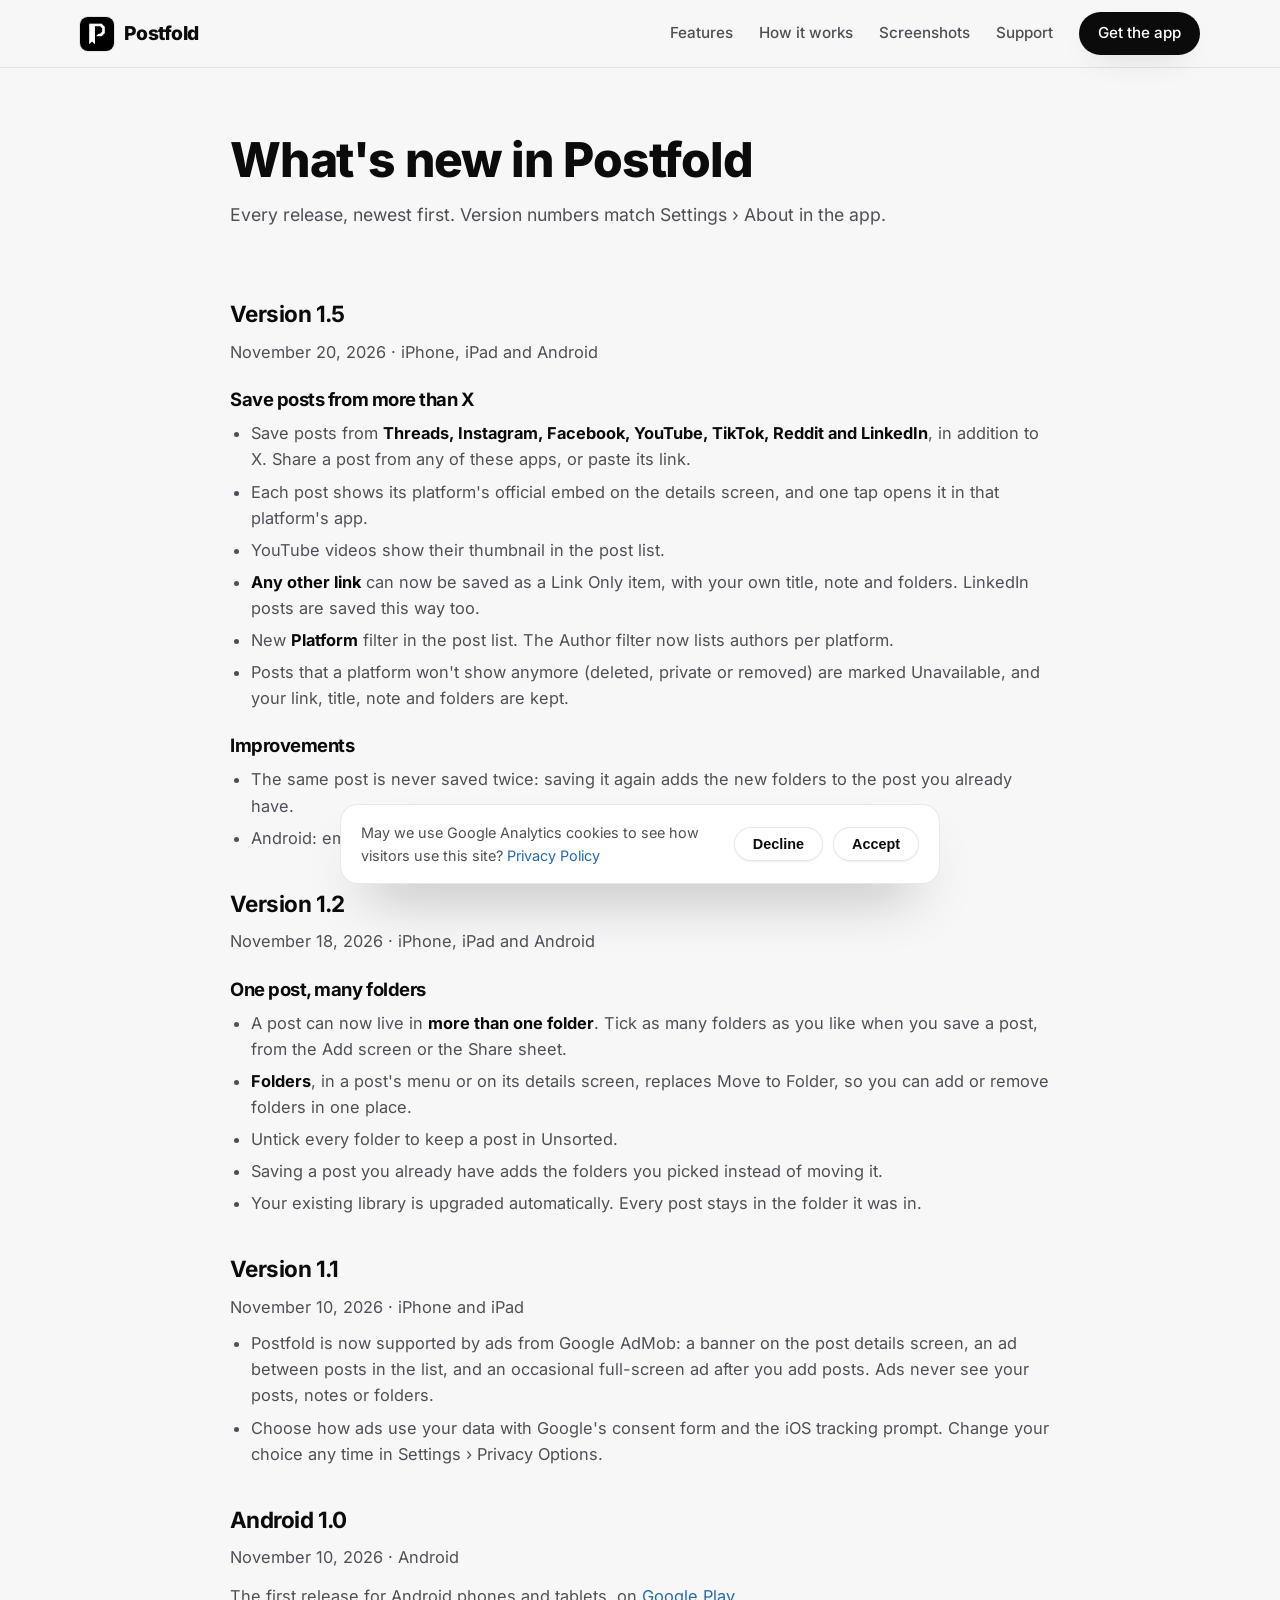
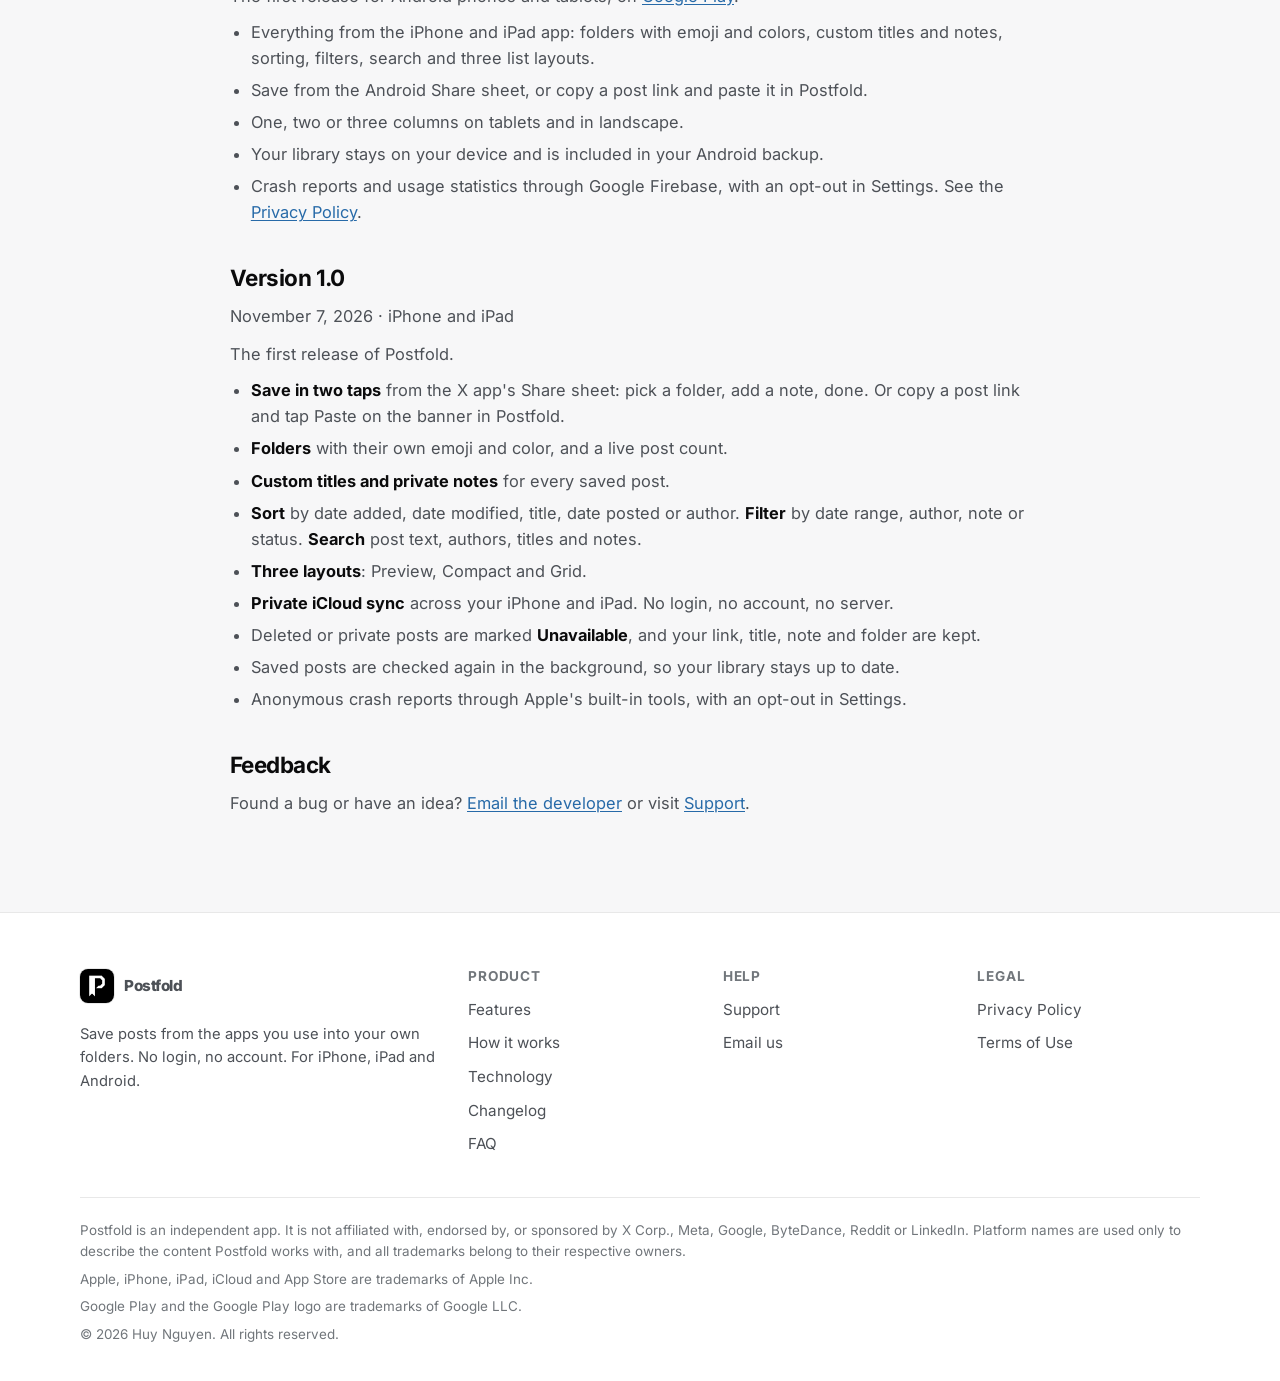
==== commit 5eaf0f93: "Make site copy platform-neutral Drop the Premium comparison, describe saving from any app, list supp" ====
--- a/changelog/index.html
+++ b/changelog/index.html
@@ -137,7 +137,7 @@
             </picture>
             <span>Postfold</span>
           </a>
-          <p>Save posts from X into your own folders. No login, no account. For iPhone, iPad and Android.</p>
+          <p>Save posts from the apps you use into your own folders. No login, no account. For iPhone, iPad and Android.</p>
         </div>
         <div>
           <h4>Product</h4>
@@ -165,7 +165,7 @@
         </div>
       </div>
       <div class="footer-legal">
-        <p>Postfold is an independent app. It is not affiliated with, endorsed by, or sponsored by X Corp. X is a trademark of X Corp.</p>
+        <p>Postfold is an independent app. It is not affiliated with, endorsed by, or sponsored by X Corp., Meta, Google, ByteDance, Reddit or LinkedIn. Platform names are used only to describe the content Postfold works with, and all trademarks belong to their respective owners.</p>
         <p>Apple, iPhone, iPad, iCloud and App Store are trademarks of Apple Inc.</p>
         <p>Google Play and the Google Play logo are trademarks of Google LLC.</p>
         <p>&copy; <span data-year>2026</span> Huy Nguyen. All rights reserved.</p>
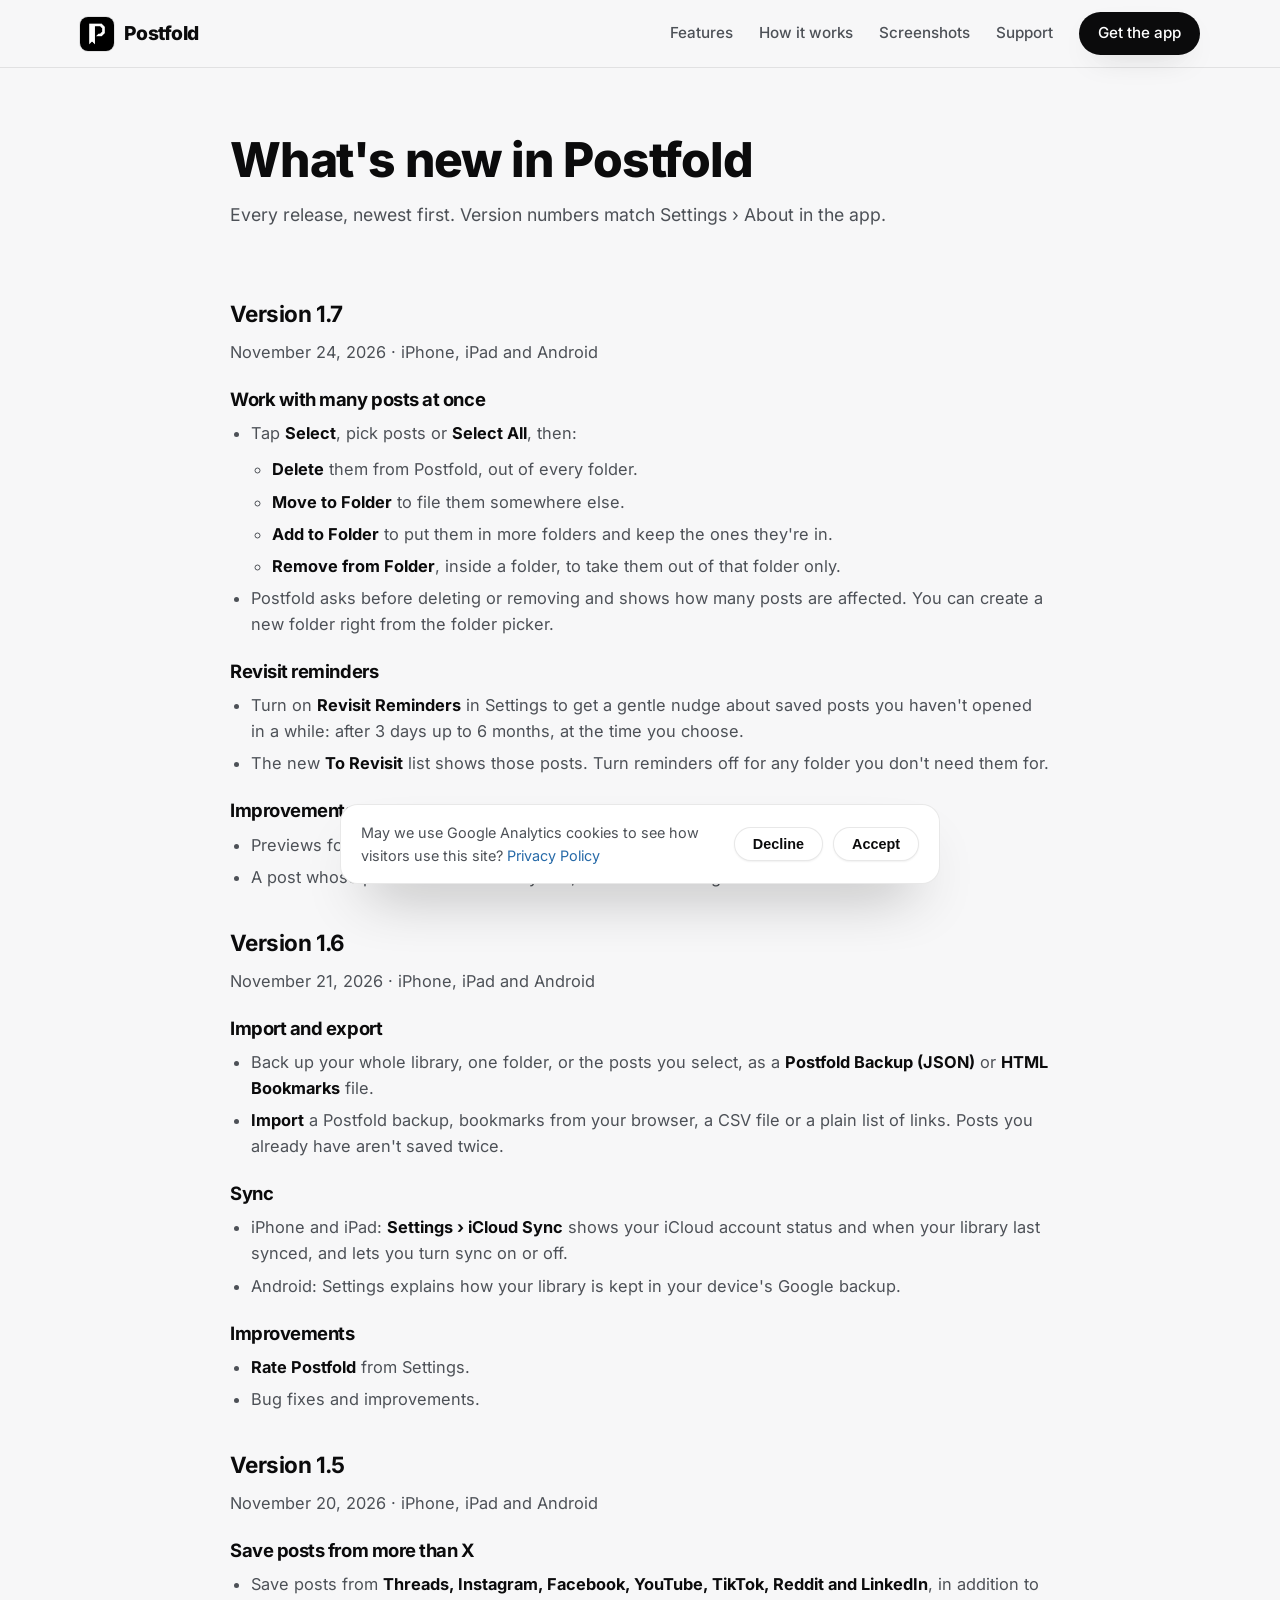
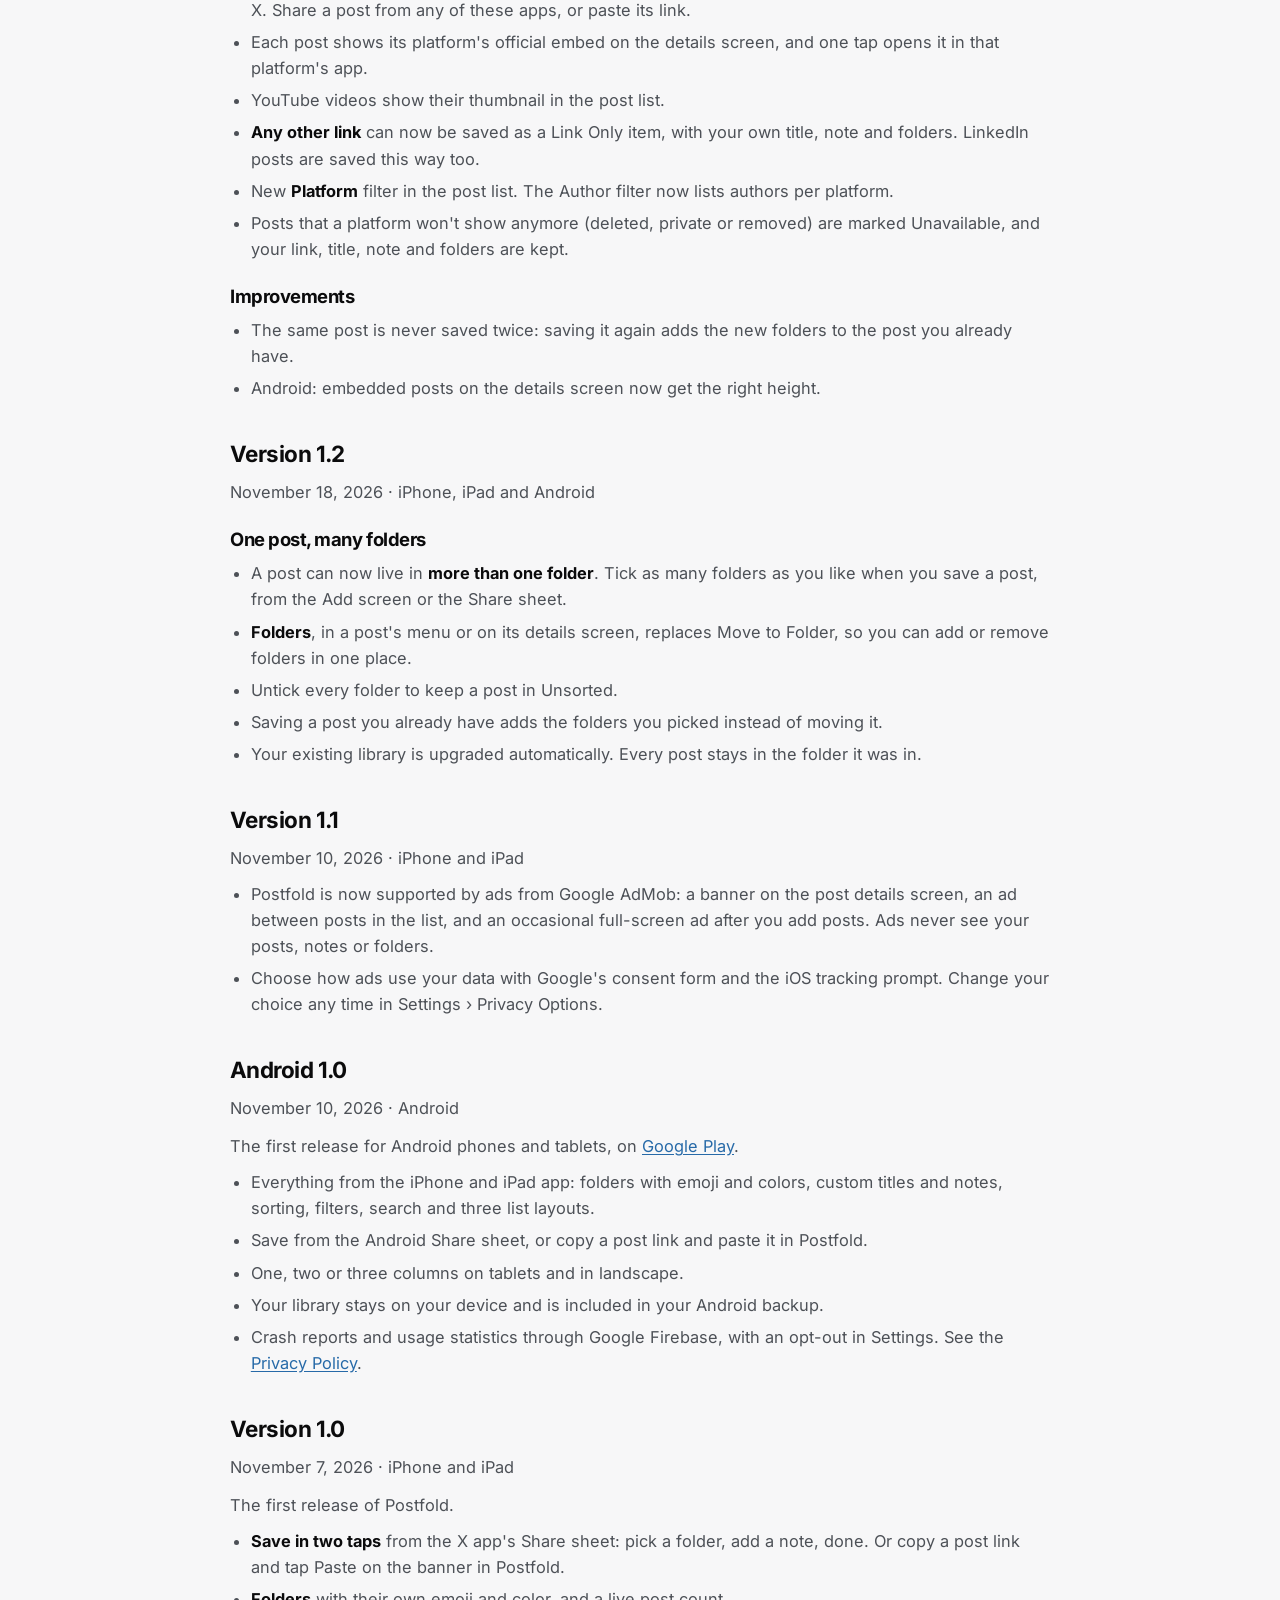
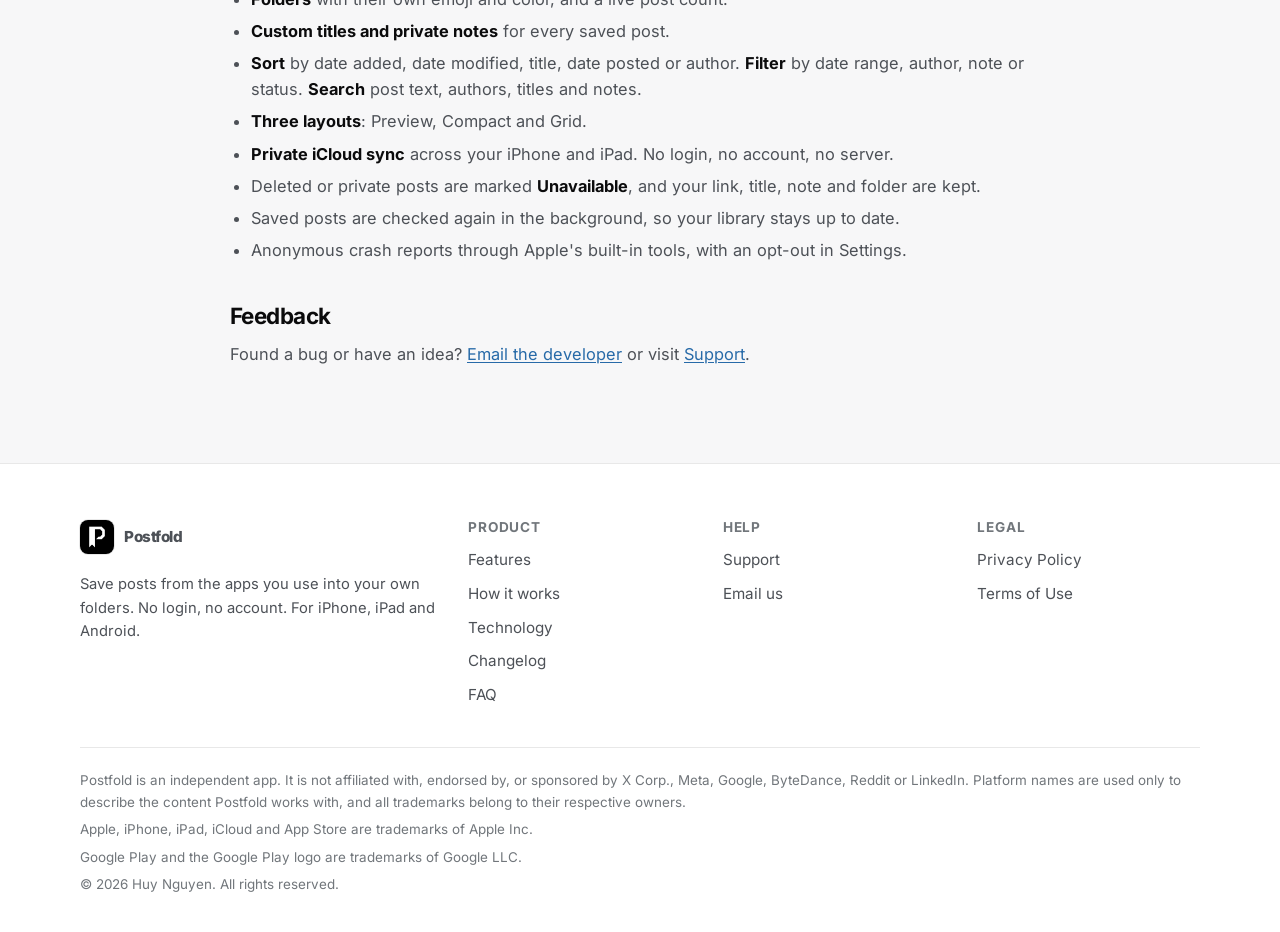
==== commit 7fd149ed: "Add 1.6 and 1.7 to changelog" ====
--- a/changelog/index.html
+++ b/changelog/index.html
@@ -59,6 +59,48 @@
     </div>
     <div class="container prose">
 
+      <h2 id="v1-7">Version 1.7</h2>
+      <p class="meta">November 24, 2026 · iPhone, iPad and Android</p>
+      <h3>Work with many posts at once</h3>
+      <ul>
+        <li>Tap <strong>Select</strong>, pick posts or <strong>Select All</strong>, then:
+          <ul>
+            <li><strong>Delete</strong> them from Postfold, out of every folder.</li>
+            <li><strong>Move to Folder</strong> to file them somewhere else.</li>
+            <li><strong>Add to Folder</strong> to put them in more folders and keep the ones they're in.</li>
+            <li><strong>Remove from Folder</strong>, inside a folder, to take them out of that folder only.</li>
+          </ul></li>
+        <li>Postfold asks before deleting or removing and shows how many posts are affected. You can create a new folder right from the folder picker.</li>
+      </ul>
+      <h3>Revisit reminders</h3>
+      <ul>
+        <li>Turn on <strong>Revisit Reminders</strong> in Settings to get a gentle nudge about saved posts you haven't opened in a while: after 3 days up to 6 months, at the time you choose.</li>
+        <li>The new <strong>To Revisit</strong> list shows those posts. Turn reminders off for any folder you don't need them for.</li>
+      </ul>
+      <h3>Improvements</h3>
+      <ul>
+        <li>Previews for YouTube, Reddit and Facebook posts work again.</li>
+        <li>A post whose preview can't load says so, instead of loading forever.</li>
+      </ul>
+
+      <h2 id="v1-6">Version 1.6</h2>
+      <p class="meta">November 21, 2026 · iPhone, iPad and Android</p>
+      <h3>Import and export</h3>
+      <ul>
+        <li>Back up your whole library, one folder, or the posts you select, as a <strong>Postfold Backup (JSON)</strong> or <strong>HTML Bookmarks</strong> file.</li>
+        <li><strong>Import</strong> a Postfold backup, bookmarks from your browser, a CSV file or a plain list of links. Posts you already have aren't saved twice.</li>
+      </ul>
+      <h3>Sync</h3>
+      <ul>
+        <li>iPhone and iPad: <strong>Settings › iCloud Sync</strong> shows your iCloud account status and when your library last synced, and lets you turn sync on or off.</li>
+        <li>Android: Settings explains how your library is kept in your device's Google backup.</li>
+      </ul>
+      <h3>Improvements</h3>
+      <ul>
+        <li><strong>Rate Postfold</strong> from Settings.</li>
+        <li>Bug fixes and improvements.</li>
+      </ul>
+
       <h2 id="v1-5">Version 1.5</h2>
       <p class="meta">November 20, 2026 · iPhone, iPad and Android</p>
       <h3>Save posts from more than X</h3>
